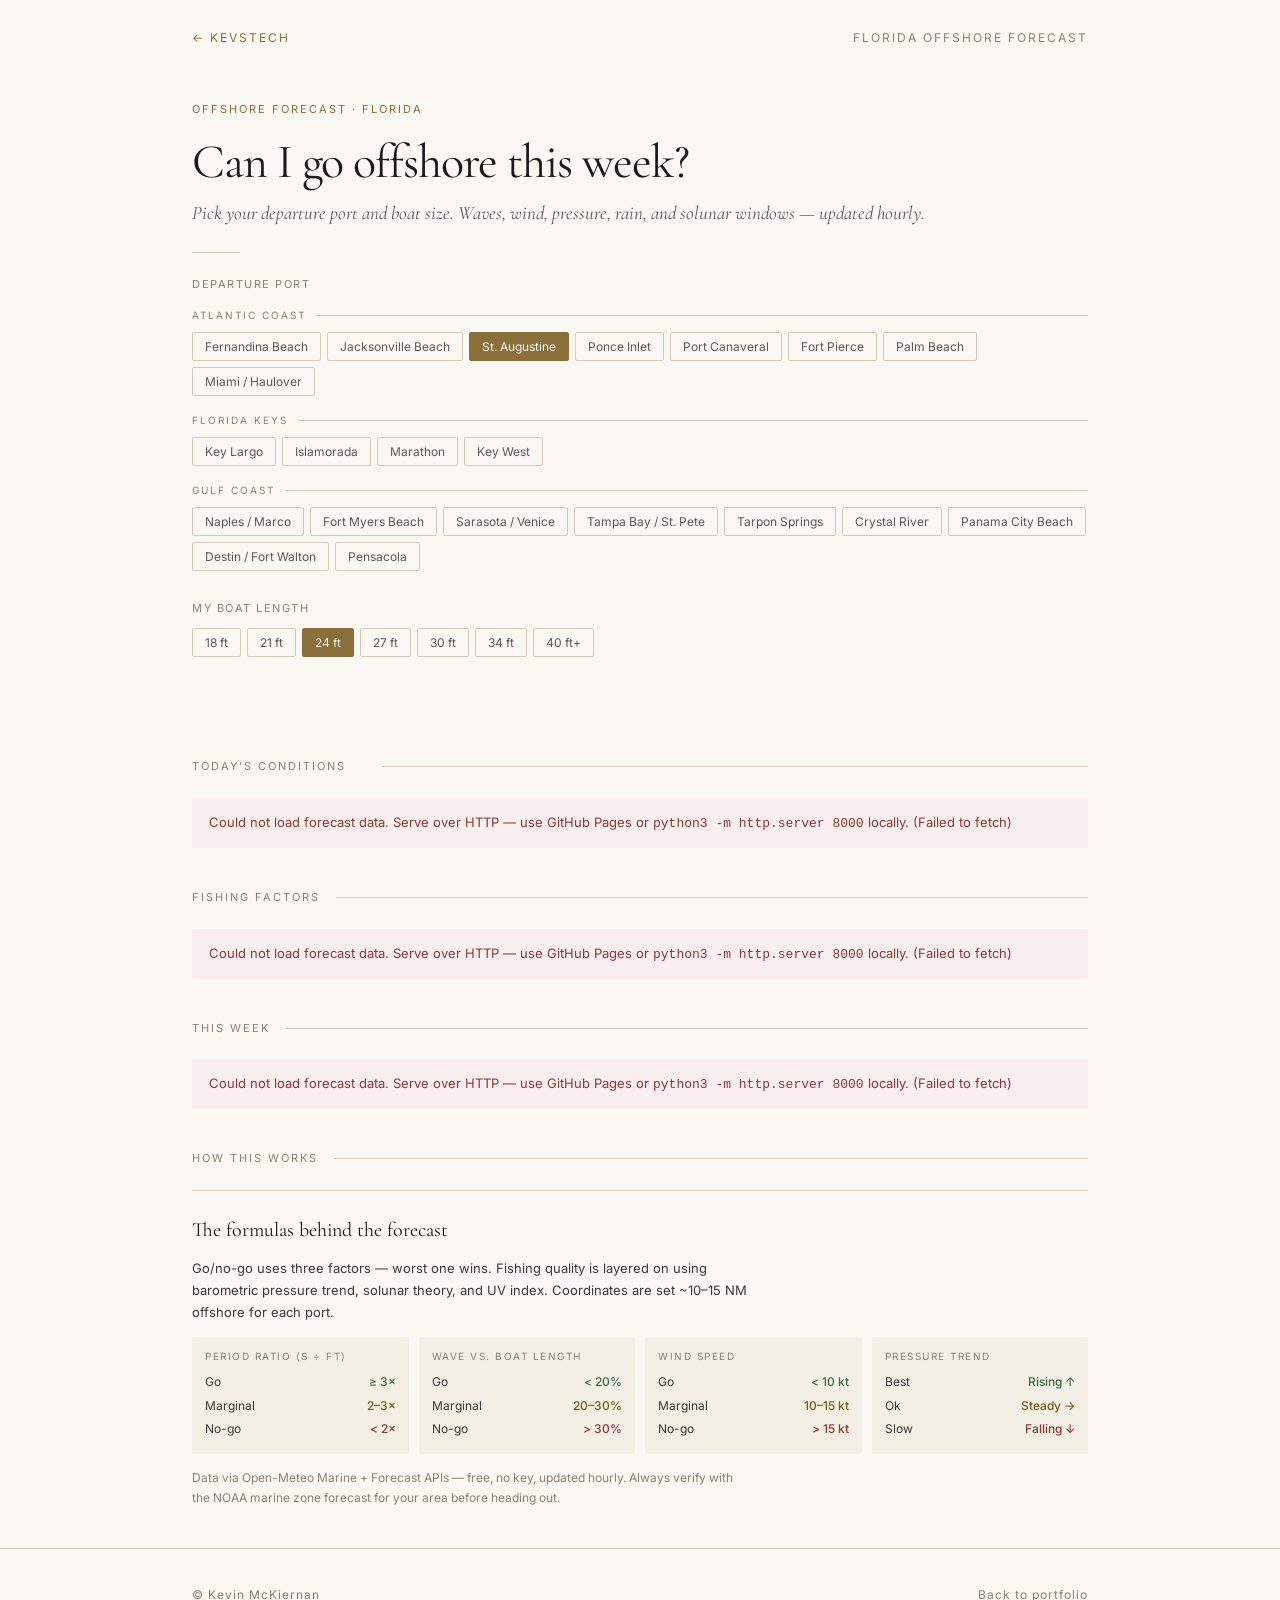
==== offshore.html @ 077f45e9 "Fix hero text width on desktop; sync today week cell with current conditions" ====
<!DOCTYPE html>
<html lang="en">
<head>
<meta charset="utf-8">
<meta name="viewport" content="width=device-width, initial-scale=1, viewport-fit=cover">
<title>Offshore Forecast — Kevstech</title>
<meta name="description" content="Florida offshore fishing forecast — waves, wind, pressure, solunar times, and go/no-go by departure port.">
<link rel="icon" type="image/svg+xml" href="data:image/svg+xml,<svg xmlns='http://www.w3.org/2000/svg' viewBox='0 0 100 100'><path d='M50 5 L90 20 L90 50 C90 72 72 88 50 95 C28 88 10 72 10 50 L10 20 Z' fill='%238a6f3a'/></svg>">
<link rel="preconnect" href="https://fonts.googleapis.com">
<link rel="preconnect" href="https://fonts.gstatic.com" crossorigin>
<link href="https://fonts.googleapis.com/css2?family=Cormorant+Garamond:ital,wght@0,400;0,500;1,400&family=Inter:wght@400;500&display=swap" rel="stylesheet">
<style>
  :root {
    --bg: #faf8f3; --surface: #f3efe4; --ink: #1a1a1a; --ink-soft: #3a3a3a;
    --ink-muted: #5a5a5a; --ink-faint: #8a8275; --rule: #d4ccb8;
    --accent: #8a6f3a; --accent-strong: #6d5628;
    --go: #3a6e47; --go-bg: #eef5f0;
    --marginal: #7a5c1a; --marginal-bg: #fdf5e4;
    --nogo: #8a3a3a; --nogo-bg: #f9eeee;
    --serif: 'Cormorant Garamond', Georgia, serif;
    --sans: 'Inter', ui-sans-serif, system-ui, sans-serif;
  }
  *, *::before, *::after { box-sizing: border-box; }
  html { scroll-behavior: smooth; }
  body { margin: 0; background: var(--bg); color: var(--ink); font-family: var(--sans); font-size: 16px; line-height: 1.7; -webkit-font-smoothing: antialiased; }
  a { color: var(--accent); text-decoration: none; border-bottom: 1px solid var(--accent); padding-bottom: 1px; transition: color .15s, border-color .15s; }
  a:hover { color: var(--accent-strong); border-bottom-color: var(--accent-strong); }
  .wrap { max-width: 960px; margin: 0 auto; padding: 0 32px; }

  .topbar { padding: 28px 0 0; padding-top: max(28px, env(safe-area-inset-top, 28px)); }
  .topbar-inner { display: flex; justify-content: space-between; align-items: center; font-size: 12px; color: var(--ink-faint); letter-spacing: 2px; text-transform: uppercase; }
  .topbar-inner .brand { color: var(--accent); border: none; padding: 0; }

  .hero { padding-top: 52px; padding-bottom: 28px; }
  .eyebrow { font-size: 11px; letter-spacing: 2px; text-transform: uppercase; color: var(--accent); margin-bottom: 18px; }
  .hero h1 { font-family: var(--serif); font-weight: 400; font-size: clamp(32px, 6vw, 48px); line-height: 1.05; letter-spacing: -1px; margin: 0 0 10px; }
  .hero .lede { font-family: var(--serif); font-style: italic; font-size: 19px; color: var(--ink-muted); margin: 0 0 22px; }
  .hero-rule { width: 48px; height: 1px; background: var(--rule); margin: 0 0 22px; }

  /* Location picker */
  .location-picker { margin-bottom: 28px; }
  .location-picker > label { display: block; font-size: 11px; letter-spacing: 1.5px; text-transform: uppercase; color: var(--ink-faint); margin-bottom: 14px; }
  .coast-group { margin-bottom: 16px; }
  .coast-label { font-size: 10px; letter-spacing: 2px; text-transform: uppercase; color: var(--ink-faint); margin-bottom: 8px; display: flex; align-items: center; gap: 10px; }
  .coast-label::after { content: ""; flex: 1; height: 1px; background: var(--rule); }
  .loc-options { display: flex; flex-wrap: wrap; gap: 6px; }
  .loc-btn { font-family: var(--sans); font-size: 12px; padding: 6px 12px; background: transparent; border: 1px solid var(--rule); color: var(--ink-muted); cursor: pointer; transition: all .15s; border-radius: 2px; white-space: nowrap; }
  .loc-btn:hover { border-color: var(--accent); color: var(--accent); }
  .loc-btn.active { background: var(--accent); border-color: var(--accent); color: var(--bg); }

  /* Boat selector */
  .boat-selector { margin-bottom: 32px; }
  .boat-selector label { display: block; font-size: 11px; letter-spacing: 1.5px; text-transform: uppercase; color: var(--ink-faint); margin-bottom: 10px; }
  .boat-options { display: flex; flex-wrap: wrap; gap: 6px; }
  .boat-btn { font-family: var(--sans); font-size: 12px; padding: 6px 12px; background: transparent; border: 1px solid var(--rule); color: var(--ink-muted); cursor: pointer; transition: all .15s; border-radius: 2px; }
  .boat-btn:hover { border-color: var(--accent); color: var(--accent); }
  .boat-btn.active { background: var(--accent); border-color: var(--accent); color: var(--bg); }

  .divider { display: flex; align-items: center; gap: 16px; margin: 40px 0 22px; font-size: 11px; letter-spacing: 2px; text-transform: uppercase; color: var(--ink-faint); }
  .divider::after { content: ""; flex: 1; height: 1px; background: var(--rule); }
  .divider-sub { font-size: 12px; color: var(--ink-faint); margin-left: 4px; font-style: italic; letter-spacing: 0; text-transform: none; }

  .status-block { margin-bottom: 28px; }
  .status-badge { display: inline-flex; align-items: center; gap: 10px; padding: 11px 18px; border-radius: 2px; font-family: var(--serif); font-size: 23px; font-weight: 500; letter-spacing: -0.3px; margin-bottom: 8px; }
  .status-badge .dot { width: 9px; height: 9px; border-radius: 50%; flex-shrink: 0; }
  .status-go { background: var(--go-bg); color: var(--go); } .status-go .dot { background: var(--go); }
  .status-marginal { background: var(--marginal-bg); color: var(--marginal); } .status-marginal .dot { background: var(--marginal); }
  .status-nogo { background: var(--nogo-bg); color: var(--nogo); } .status-nogo .dot { background: var(--nogo); }
  .status-reason { font-size: 13px; color: var(--ink-muted); }

  .cond-grid { display: grid; grid-template-columns: repeat(auto-fit, minmax(125px, 1fr)); gap: 1px; background: var(--rule); border: 1px solid var(--rule); margin-bottom: 8px; }
  .cond-cell { background: var(--bg); padding: 15px 17px; }
  .cond-label { font-size: 10px; letter-spacing: 1.5px; text-transform: uppercase; color: var(--ink-faint); margin-bottom: 4px; }
  .cond-value { font-family: var(--serif); font-size: 25px; font-weight: 400; line-height: 1; color: var(--ink); margin-bottom: 3px; }
  .cond-unit { font-size: 12px; color: var(--ink-muted); }
  .cond-sub { font-size: 11px; color: var(--ink-faint); margin-top: 2px; }

  .factors-grid { display: grid; grid-template-columns: 1fr 1fr; gap: 10px; margin-bottom: 8px; }
  .factor-card { background: var(--surface); padding: 15px 17px; border-radius: 2px; }
  .factor-title { font-size: 10px; letter-spacing: 1.5px; text-transform: uppercase; color: var(--ink-faint); margin-bottom: 7px; }
  .factor-value { font-family: var(--serif); font-size: 20px; font-weight: 400; color: var(--ink); margin-bottom: 3px; line-height: 1.2; }
  .factor-note { font-size: 12px; color: var(--ink-muted); line-height: 1.4; }
  .factor-good { color: var(--go); } .factor-mid { color: var(--marginal); } .factor-bad { color: var(--nogo); }

  .rain-bars { display: flex; align-items: flex-end; gap: 3px; height: 36px; margin: 7px 0 3px; }
  .rain-bar { flex: 1; background: #8aadca; border-radius: 1px 1px 0 0; min-height: 2px; }
  .rain-labels { display: flex; gap: 3px; }
  .rain-label { flex: 1; font-size: 9px; color: var(--ink-faint); text-align: center; }
  .moon-icon { font-size: 24px; line-height: 1; margin-bottom: 3px; }
  .solunar-row { display: flex; gap: 7px; flex-wrap: wrap; margin-top: 7px; }
  .solunar-pill { font-size: 11px; padding: 3px 9px; border-radius: 20px; background: var(--go-bg); color: var(--go); }
  .solunar-pill.minor { background: var(--marginal-bg); color: var(--marginal); }

  .week-strip { display: grid; grid-template-columns: repeat(7, 1fr); gap: 4px; margin-bottom: 6px; }
  .day-cell { text-align: center; padding: 9px 3px; border-radius: 2px; }
  .day-name { font-size: 10px; letter-spacing: 1px; text-transform: uppercase; color: var(--ink-faint); margin-bottom: 5px; }
  .day-status { font-size: 9px; font-weight: 500; letter-spacing: 0.5px; text-transform: uppercase; }
  .day-waves { font-size: 11px; color: var(--ink-muted); margin-top: 4px; line-height: 1.3; }
  .day-rain { font-size: 10px; color: #5a7f9a; margin-top: 2px; }
  .day-go { background: var(--go-bg); } .day-go .day-status { color: var(--go); }
  .day-marginal { background: var(--marginal-bg); } .day-marginal .day-status { color: var(--marginal); }
  .day-nogo { background: var(--nogo-bg); } .day-nogo .day-status { color: var(--nogo); }
  .day-pressure { font-size: 10px; color: var(--ink-faint); margin-top: 3px; }

  .explainer { border-top: 1px solid var(--rule); padding-top: 22px; margin-bottom: 40px; }
  .explainer h3 { font-family: var(--serif); font-weight: 400; font-size: 20px; margin: 0 0 10px; }
  .explainer p { font-size: 13px; color: var(--ink-soft); margin: 0 0 8px; max-width: 560px; }
  .threshold-grid { display: grid; grid-template-columns: repeat(auto-fit, minmax(145px, 1fr)); gap: 10px; margin-top: 14px; }
  .threshold-card { background: var(--surface); padding: 11px 13px; border-radius: 2px; }
  .threshold-title { font-size: 10px; letter-spacing: 1.5px; text-transform: uppercase; color: var(--ink-faint); margin-bottom: 7px; }
  .threshold-row { font-size: 12px; color: var(--ink-soft); margin-bottom: 3px; display: flex; justify-content: space-between; }
  .t-go { color: var(--go); font-weight: 500; } .t-marginal { color: var(--marginal); font-weight: 500; } .t-nogo { color: var(--nogo); font-weight: 500; }

  .loading { font-family: var(--serif); font-style: italic; font-size: 18px; color: var(--ink-muted); padding: 28px 0; }
  .error-msg { font-size: 13px; color: var(--nogo); background: var(--nogo-bg); padding: 13px 17px; border-radius: 2px; }
  .foot-note { font-size: 11px; color: var(--ink-faint); margin-top: 6px; }

  footer { padding: 36px 0 32px; margin-top: 28px; border-top: 1px solid var(--rule); font-size: 12px; color: var(--ink-faint); letter-spacing: 1px; }
  footer .foot-inner { display: flex; justify-content: space-between; flex-wrap: wrap; gap: 16px; }

  @media (max-width: 560px) {
    .wrap { padding: 0 20px; }
    .topbar { padding-top: max(20px, env(safe-area-inset-top, 20px)); }
    .week-strip { grid-template-columns: repeat(4, 1fr); }
    .factors-grid { grid-template-columns: 1fr; }
    .cond-grid { grid-template-columns: 1fr 1fr; }
    .hero { padding-top: 40px; padding-bottom: 24px; }
    footer { padding-bottom: max(32px, env(safe-area-inset-bottom, 32px)); }
  }
  @media (max-width: 380px) { .wrap { padding: 0 16px; } }
</style>
</head>
<body>

<div class="topbar">
  <div class="wrap topbar-inner">
    <a href="index.html" class="brand">← Kevstech</a>
    <span>Florida offshore forecast</span>
  </div>
</div>

<main>
  <section class="hero wrap">
    <div class="eyebrow">Offshore forecast · Florida</div>
    <h1>Can I go offshore this week?</h1>
    <p class="lede">Pick your departure port and boat size. Waves, wind, pressure, rain, and solunar windows — updated hourly.</p>
    <div class="hero-rule"></div>

    <div class="location-picker">
      <label>Departure port</label>

      <div class="coast-group">
        <div class="coast-label">Atlantic coast</div>
        <div class="loc-options" id="atlantic-locs"></div>
      </div>

      <div class="coast-group">
        <div class="coast-label">Florida Keys</div>
        <div class="loc-options" id="keys-locs"></div>
      </div>

      <div class="coast-group">
        <div class="coast-label">Gulf coast</div>
        <div class="loc-options" id="gulf-locs"></div>
      </div>
    </div>

    <div class="boat-selector">
      <label>My boat length</label>
      <div class="boat-options">
        <button class="boat-btn" data-length="18">18 ft</button>
        <button class="boat-btn" data-length="21">21 ft</button>
        <button class="boat-btn active" data-length="24">24 ft</button>
        <button class="boat-btn" data-length="27">27 ft</button>
        <button class="boat-btn" data-length="30">30 ft</button>
        <button class="boat-btn" data-length="34">34 ft</button>
        <button class="boat-btn" data-length="40">40 ft+</button>
      </div>
    </div>
  </section>

  <section class="wrap">
    <div class="divider">Today's conditions <span class="divider-sub" id="active-location-label"></span></div>
    <div id="today-content"><div class="loading">Fetching conditions…</div></div>
  </section>

  <section class="wrap">
    <div class="divider">Fishing factors</div>
    <div id="fishing-content"><div class="loading">Loading fishing data…</div></div>
  </section>

  <section class="wrap">
    <div class="divider">This week</div>
    <div id="week-content"><div class="loading">Loading forecast…</div></div>
    <p class="foot-note" id="updated-at"></p>
  </section>

  <section class="wrap">
    <div class="divider">How this works</div>
    <div class="explainer">
      <h3>The formulas behind the forecast</h3>
      <p>Go/no-go uses three factors — worst one wins. Fishing quality is layered on using barometric pressure trend, solunar theory, and UV index. Coordinates are set ~10–15 NM offshore for each port.</p>
      <div class="threshold-grid">
        <div class="threshold-card">
          <div class="threshold-title">Period ratio (s ÷ ft)</div>
          <div class="threshold-row">Go <span class="t-go">≥ 3×</span></div>
          <div class="threshold-row">Marginal <span class="t-marginal">2–3×</span></div>
          <div class="threshold-row">No-go <span class="t-nogo">&lt; 2×</span></div>
        </div>
        <div class="threshold-card">
          <div class="threshold-title">Wave vs. boat length</div>
          <div class="threshold-row">Go <span class="t-go">&lt; 20%</span></div>
          <div class="threshold-row">Marginal <span class="t-marginal">20–30%</span></div>
          <div class="threshold-row">No-go <span class="t-nogo">&gt; 30%</span></div>
        </div>
        <div class="threshold-card">
          <div class="threshold-title">Wind speed</div>
          <div class="threshold-row">Go <span class="t-go">&lt; 10 kt</span></div>
          <div class="threshold-row">Marginal <span class="t-marginal">10–15 kt</span></div>
          <div class="threshold-row">No-go <span class="t-nogo">&gt; 15 kt</span></div>
        </div>
        <div class="threshold-card">
          <div class="threshold-title">Pressure trend</div>
          <div class="threshold-row">Best <span class="t-go">Rising ↑</span></div>
          <div class="threshold-row">Ok <span class="t-marginal">Steady →</span></div>
          <div class="threshold-row">Slow <span class="t-nogo">Falling ↓</span></div>
        </div>
      </div>
      <p style="margin-top:14px;font-size:12px;color:var(--ink-faint);">Data via Open-Meteo Marine + Forecast APIs — free, no key, updated hourly. Always verify with the NOAA marine zone forecast for your area before heading out.</p>
    </div>
  </section>
</main>

<footer>
  <div class="wrap foot-inner">
    <span>© Kevin McKiernan</span>
    <a href="index.html" style="border:none;color:var(--ink-faint);">Back to portfolio</a>
  </div>
</footer>

<script>
// ── Location data ─────────────────────────────────────────────────────────────
// Coords are set ~10-15 NM offshore of each port
const LOCATIONS = {
  atlantic: [
    { id: 'fernandina',  label: 'Fernandina Beach',      lat: 30.85, lon: -81.20, noaa: 'AMZ410' },
    { id: 'jacksonville',label: 'Jacksonville Beach',     lat: 30.28, lon: -81.20, noaa: 'AMZ420' },
    { id: 'staugustine', label: 'St. Augustine',          lat: 29.85, lon: -81.15, noaa: 'AMZ450' },
    { id: 'daytona',     label: 'Ponce Inlet',            lat: 29.05, lon: -80.85, noaa: 'AMZ530' },
    { id: 'canaveral',   label: 'Port Canaveral',         lat: 28.40, lon: -80.55, noaa: 'AMZ550' },
    { id: 'fortpierce',  label: 'Fort Pierce',            lat: 27.40, lon: -79.90, noaa: 'AMZ610' },
    { id: 'palmbeach',   label: 'Palm Beach',             lat: 26.70, lon: -79.80, noaa: 'AMZ630' },
    { id: 'miami',       label: 'Miami / Haulover',       lat: 25.85, lon: -79.85, noaa: 'AMZ650' },
  ],
  keys: [
    { id: 'keylargo',    label: 'Key Largo',              lat: 25.10, lon: -80.25, noaa: 'GMZ830' },
    { id: 'islamorada',  label: 'Islamorada',             lat: 24.85, lon: -80.60, noaa: 'GMZ830' },
    { id: 'marathon',    label: 'Marathon',               lat: 24.60, lon: -81.10, noaa: 'GMZ830' },
    { id: 'keywest',     label: 'Key West',               lat: 24.45, lon: -81.95, noaa: 'GMZ830' },
  ],
  gulf: [
    { id: 'naples',      label: 'Naples / Marco',         lat: 25.85, lon: -82.00, noaa: 'GMZ750' },
    { id: 'fortmyers',   label: 'Fort Myers Beach',       lat: 26.40, lon: -82.40, noaa: 'GMZ730' },
    { id: 'sarasota',    label: 'Sarasota / Venice',      lat: 27.00, lon: -82.90, noaa: 'GMZ656' },
    { id: 'tampa',       label: 'Tampa Bay / St. Pete',   lat: 27.55, lon: -82.95, noaa: 'GMZ636' },
    { id: 'tarpon',      label: 'Tarpon Springs',         lat: 28.20, lon: -83.10, noaa: 'GMZ632' },
    { id: 'crystal',     label: 'Crystal River',          lat: 28.80, lon: -83.30, noaa: 'GMZ530' },
    { id: 'panamacity',  label: 'Panama City Beach',      lat: 30.05, lon: -85.95, noaa: 'GMZ435' },
    { id: 'destin',      label: 'Destin / Fort Walton',   lat: 30.30, lon: -86.50, noaa: 'GMZ432' },
    { id: 'pensacola',   label: 'Pensacola',              lat: 30.10, lon: -87.40, noaa: 'GMZ430' },
  ],
};

// State
let activeLoc  = LOCATIONS.atlantic.find(l => l.id === 'staugustine');
let boatLength = 24;
let marineData = null, weatherData = null;

// ── Utilities ─────────────────────────────────────────────────────────────────
const mToFt    = m => m * 3.28084;
const mpsToKt  = m => m * 1.94384;
const deg2comp = d => ['N','NNE','NE','ENE','E','ESE','SE','SSE','S','SSW','SW','WSW','W','WNW','NW','NNW'][Math.round(d/22.5)%16];
const DAYS     = ['Sun','Mon','Tue','Wed','Thu','Fri','Sat'];

function classify(waveFt, period, windKt) {
  const pr = period / waveFt, lp = waveFt / boatLength;
  let score = 'go', reasons = [];
  if      (pr < 2)    { score = 'nogo';                       reasons.push(`very short period (${pr.toFixed(1)}×)`); }
  else if (pr < 3)    { if (score!=='nogo') score='marginal'; reasons.push(`short period (${pr.toFixed(1)}×)`); }
  if      (lp > 0.30) { score = 'nogo';                       reasons.push(`waves ${Math.round(lp*100)}% of LOA`); }
  else if (lp > 0.20) { if (score!=='nogo') score='marginal'; reasons.push(`waves ${Math.round(lp*100)}% of LOA`); }
  if      (windKt>15) { score = 'nogo';                       reasons.push(`wind ${windKt.toFixed(0)} kt`); }
  else if (windKt>10) { if (score!=='nogo') score='marginal'; reasons.push(`wind ${windKt.toFixed(0)} kt`); }
  return { score, reasons };
}
const statusLabel = s => ({go:'Go',marginal:'Marginal',nogo:'No-go'}[s]);

// ── Moon ──────────────────────────────────────────────────────────────────────
function moonPhase(date) {
  const cycle = 29.53058867;
  const phase = (((date - new Date('2000-01-06T18:14:00Z')) / 86400000 % cycle) + cycle) % cycle;
  const idx   = Math.floor(phase / cycle * 12);
  return {
    icon: ['🌑','🌒','🌒','🌓','🌔','🌔','🌕','🌖','🌖','🌗','🌘','🌘'][idx],
    name: ['New moon','Waxing crescent','Waxing crescent','First quarter','Waxing gibbous','Waxing gibbous','Full moon','Waning gibbous','Waning gibbous','Last quarter','Waning crescent','Waning crescent'][idx],
    pct: Math.round(phase/cycle*100), phase
  };
}

function solunarTimes(date) {
  const { phase } = moonPhase(date);
  const lunation  = (phase / 29.53058867) * 24;
  const mh1 = ((12 - lunation*(24/29.53)) % 24 + 24) % 24;
  const fmt = h => { const hh=Math.floor(h),mm=Math.round((h-hh)*60)%60,ap=hh>=12?'pm':'am'; return `${hh===0?12:hh>12?hh-12:hh}:${mm.toString().padStart(2,'0')} ${ap}`; };
  return [
    {time:fmt(mh1),          type:'major', label:'Major bite'},
    {time:fmt((mh1+12.4)%24),type:'major', label:'Major bite'},
    {time:fmt((mh1+6.2)%24), type:'minor', label:'Minor bite'},
    {time:fmt((mh1+18.6)%24),type:'minor', label:'Minor bite'},
  ];
}

function sunTimes(date, lat, lon) {
  const rad=Math.PI/180, n=Math.floor((date-new Date(date.getFullYear(),0,0))/86400000);
  const J=2451545+n+0.0008-lon/360;
  const M=(357.5291+0.98560028*(J-2451545))%360*rad;
  const C=1.9148*Math.sin(M)+0.02*Math.sin(2*M)+0.0003*Math.sin(3*M);
  const lam=((280.4665+0.98564736*(J-2451545)+C+180)%360)*rad;
  const sinD=Math.sin(lam)*Math.sin(23.45*rad);
  const cosH=(Math.sin(-0.8333*rad)-Math.sin(lat*rad)*sinD)/(Math.cos(lat*rad)*Math.cos(Math.asin(sinD)));
  if (Math.abs(cosH)>1) return {rise:'--',set:'--'};
  const H=Math.acos(cosH)/rad;
  const tr=(180-lon-(Math.atan2(Math.sin(lam),Math.cos(lam)*Math.sin(23.45*rad))/rad))/360+J;
  const toT=jd=>{const hrs=((jd+0.5)%1)*24,h=Math.floor(hrs)%24,m=Math.round((hrs-Math.floor(hrs))*60)%60;return `${h===0?12:h>12?h-12:h}:${m.toString().padStart(2,'0')} ${h>=12?'pm':'am'}`;};
  return {rise:toT(tr-H/360),set:toT(tr+H/360)};
}

function pressureTrend(pressures, hi) {
  const diff = pressures[hi] - pressures[Math.max(0,hi-3)];
  if (diff> 1.5) return {label:'Rising', arrow:'↑',cls:'factor-good',note:'Best time to fish — active bite window'};
  if (diff<-1.5) return {label:'Falling',arrow:'↓',cls:'factor-bad', note:'Fish diving deeper, slower bite'};
  return              {label:'Steady', arrow:'→',cls:'factor-mid', note:'Stable conditions, moderate activity'};
}
const uvNote = uv => uv<3 ? {note:'Low UV — fish active near surface',cls:'factor-good'} : uv<6 ? {note:'Moderate UV — fish moving a bit deeper',cls:'factor-mid'} : {note:'High UV — target dawn/dusk, fish are deep',cls:'factor-bad'};

function findHourIdx(times) {
  const now=new Date(); let ci=0,md=Infinity;
  times.forEach((t,i)=>{const d=Math.abs(new Date(t)-now);if(d<md){md=d;ci=i;}});
  return ci;
}

// ── Render ────────────────────────────────────────────────────────────────────
function renderToday(hi) {
  const wh=weatherData.hourly, mh=marineData.hourly;
  const waveFt=mToFt(mh.wave_height[hi]), period=mh.wave_period[hi], wavDir=mh.wave_direction[hi];
  const windKt=mpsToKt(wh.windspeed_10m[hi]), windDir=wh.winddirection_10m[hi], gustKt=mpsToKt(wh.windgusts_10m[hi]);
  const sst=mh.sea_surface_temperature?.[hi], sstF=sst!=null?(sst*9/5+32).toFixed(1):null;
  const {score,reasons}=classify(waveFt,period,windKt);
  document.getElementById('active-location-label').textContent = activeLoc.label;
  const scoreDesc = {
    go:       'All conditions favorable for your boat size.',
    marginal: 'Conditions are borderline — passable but use caution.',
    nogo:     'Conditions exceed safe limits for your boat size.'
  };
  const windArrow = `<svg width="13" height="13" viewBox="0 0 14 14" style="transform:rotate(${windDir}deg);vertical-align:-1px;margin-right:3px;"><path d="M7 1 L4 11 L7 8.5 L10 11 Z" fill="currentColor"/></svg>`;
  document.getElementById('today-content').innerHTML=`
    <div class="status-block">
      <div class="status-badge status-${score}"><span class="dot"></span>${statusLabel(score)}</div>
      <div class="status-reason">${scoreDesc[score]}${reasons.length?' Flagged: '+reasons.join(', ').replace(/\(.*?\)/g,'').trim()+'.':''}</div>
    </div>
    <div class="cond-grid">
      <div class="cond-cell"><div class="cond-label">Wave height</div><div class="cond-value">${waveFt.toFixed(1)}</div><div class="cond-unit">feet</div></div>
      <div class="cond-cell"><div class="cond-label">Wave period</div><div class="cond-value">${period.toFixed(0)}</div><div class="cond-unit">seconds</div><div class="cond-sub">ratio ${(period/waveFt).toFixed(1)}×</div></div>
      <div class="cond-cell"><div class="cond-label">Swell direction</div><div class="cond-value">${deg2comp(wavDir)}</div><div class="cond-unit">${wavDir.toFixed(0)}°</div></div>
      <div class="cond-cell"><div class="cond-label">Wind</div><div class="cond-value">${windKt.toFixed(0)} kt</div><div class="cond-unit">${windArrow}from ${deg2comp(windDir)}</div><div class="cond-sub">gusts ${gustKt.toFixed(0)} kt</div></div>
      ${sstF?`<div class="cond-cell"><div class="cond-label">Sea surface temp</div><div class="cond-value">${sstF}°</div><div class="cond-unit">Fahrenheit</div></div>`:''}
    </div>`;
}

function renderFishing(hi) {
  const wh=weatherData.hourly, now=new Date();
  const moon=moonPhase(now), sun=sunTimes(now,activeLoc.lat,activeLoc.lon), sol=solunarTimes(now);
  const trend=pressureTrend(wh.surface_pressure,hi);
  const pressInHg=(wh.surface_pressure[hi]*0.02953).toFixed(2);
  const uv=wh.uv_index?.[hi]??null, uvI=uv!=null?uvNote(uv):null;
  const precip=wh.precipitation_probability[hi]??0, precipAmt=wh.precipitation[hi]??0;
  const rainSlice=Array.from({length:8},(_,i)=>({pct:wh.precipitation_probability[Math.min(hi+i,wh.precipitation_probability.length-1)]??0,label:`+${i}h`}));
  const maxP=Math.max(...rainSlice.map(r=>r.pct),1);
  const bars=rainSlice.map(r=>`<div class="rain-bar" style="height:${Math.round(r.pct/maxP*32)+2}px;opacity:${(0.35+r.pct/100*0.65).toFixed(2)};"></div>`).join('');
  const lbls=rainSlice.map(r=>`<div class="rain-label">${r.label}</div>`).join('');
  const pills=sol.map(s=>`<span class="solunar-pill ${s.type==='minor'?'minor':''}">${s.label} ${s.time}</span>`).join('');
  document.getElementById('fishing-content').innerHTML=`
    <div class="factors-grid">
      <div class="factor-card">
        <div class="factor-title">Barometric pressure</div>
        <div class="factor-value">${pressInHg} inHg ${trend.arrow}</div>
        <div class="factor-note"><span class="${trend.cls}">${trend.label}</span> — ${trend.note}</div>
      </div>
      <div class="factor-card">
        <div class="factor-title">Rainfall next 8 hours</div>
        <div class="factor-value" style="font-size:17px;">${precip}% chance</div>
        <div class="rain-bars">${bars}</div>
        <div class="rain-labels">${lbls}</div>
        <div class="factor-note" style="margin-top:4px;">${precipAmt>0.1?precipAmt.toFixed(1)+' mm expected':'No precipitation expected'}</div>
      </div>
      <div class="factor-card">
        <div class="factor-title">Moon phase</div>
        <div class="moon-icon">${moon.icon}</div>
        <div class="factor-value" style="font-size:14px;">${moon.name}</div>
        <div class="factor-note">~${moon.pct}% illuminated</div>
      </div>
      <div class="factor-card">
        <div class="factor-title">Sun · ${activeLoc.label}</div>
        <div class="factor-value" style="font-size:14px;line-height:1.7;">↑ ${sun.rise}<br>↓ ${sun.set}</div>
        <div class="factor-note">Prime windows at dawn and dusk</div>
      </div>
      ${uvI?`<div class="factor-card"><div class="factor-title">UV index</div><div class="factor-value">${Math.round(uv)}</div><div class="factor-note"><span class="${uvI.cls}">${uvI.note}</span></div></div>`:''}
      <div class="factor-card" style="${uvI?'':'grid-column:span 2;'}">
        <div class="factor-title">Solunar bite windows</div>
        <div class="solunar-row">${pills}</div>
        <div class="factor-note" style="margin-top:9px;">Major = peak feeding · Minor = secondary window</div>
      </div>
    </div>`;
}

function renderWeek() {
  const times=marineData.hourly.time, seen=new Set(), days=[];
  times.forEach((t,i)=>{const d=new Date(t),ds=d.toISOString().slice(0,10);if(!seen.has(ds)&&d.getUTCHours()===12){seen.add(ds);days.push(i);}});
  const hi=findHourIdx(times);
  const todayUTCDate=new Date().toISOString().slice(0,10);
  const cells=days.slice(0,7).map(i=>{
    const d=new Date(times[i]);
    const isToday=d.toISOString().slice(0,10)===todayUTCDate;
    const idx=isToday?hi:i;
    const waveFt=mToFt(marineData.hourly.wave_height[idx]), period=marineData.hourly.wave_period[idx];
    const windKt=mpsToKt(weatherData.hourly.windspeed_10m[idx]), rain=weatherData.hourly.precipitation_probability[idx]??0;
    const {score}=classify(waveFt,period,windKt);
    const pTrend=pressureTrend(weatherData.hourly.surface_pressure,idx);
    return `<div class="day-cell day-${score}"><div class="day-name">${DAYS[d.getUTCDay()]}${isToday?' <span style="font-size:8px;opacity:.7">now</span>':''}</div><div class="day-status">${statusLabel(score)}</div><div class="day-waves">${waveFt.toFixed(1)} ft<br>${period.toFixed(0)}s</div><div class="day-rain">${rain}% rain</div><div class="day-pressure">${pTrend.arrow} ${pTrend.label}</div></div>`;
  }).join('');
  document.getElementById('week-content').innerHTML=`<div class="week-strip">${cells}</div>`;
  document.getElementById('updated-at').textContent=`Updated ${new Date().toLocaleTimeString([],{hour:'2-digit',minute:'2-digit'})} · Open-Meteo · coords ${activeLoc.lat}°N ${Math.abs(activeLoc.lon)}°W`;
}

function render() {
  if (!marineData||!weatherData) return;
  const hi=findHourIdx(marineData.hourly.time);
  renderToday(hi); renderFishing(hi); renderWeek();
}

// ── Cache ─────────────────────────────────────────────────────────────────────
const CACHE_TTL = 30 * 60 * 1000;
function cacheKey(lat, lon) { return `offshore_${lat}_${lon}`; }
function cacheGet(lat, lon) {
  try {
    const raw = localStorage.getItem(cacheKey(lat, lon));
    if (!raw) return null;
    const { ts, marine, weather } = JSON.parse(raw);
    if (Date.now() - ts > CACHE_TTL) return null;
    return { marine, weather };
  } catch { return null; }
}
function cacheSet(lat, lon, marine, weather) {
  try { localStorage.setItem(cacheKey(lat, lon), JSON.stringify({ ts: Date.now(), marine, weather })); } catch {}
}

// ── Fetch ─────────────────────────────────────────────────────────────────────
async function fetchData() {
  ['today-content','fishing-content','week-content'].forEach(id=>{
    document.getElementById(id).innerHTML='<div class="loading">Fetching conditions…</div>';
  });
  marineData=null; weatherData=null;
  const {lat,lon}=activeLoc;
  const cached = cacheGet(lat, lon);
  if (cached) { marineData=cached.marine; weatherData=cached.weather; render(); return; }
  try {
    const [mRes,wRes]=await Promise.all([
      fetch(`https://marine-api.open-meteo.com/v1/marine?latitude=${lat}&longitude=${lon}&hourly=wave_height,wave_period,wave_direction,sea_surface_temperature&forecast_days=7&timezone=America%2FNew_York`),
      fetch(`https://api.open-meteo.com/v1/forecast?latitude=${lat}&longitude=${lon}&hourly=windspeed_10m,winddirection_10m,windgusts_10m,surface_pressure,precipitation_probability,precipitation,uv_index&forecast_days=7&timezone=America%2FNew_York&wind_speed_unit=ms`)
    ]);
    if (!mRes.ok||!wRes.ok) throw new Error(`HTTP ${mRes.status}/${wRes.status}`);
    marineData=await mRes.json(); weatherData=await wRes.json();
    cacheSet(lat, lon, marineData, weatherData);
    render();
  } catch(e) {
    ['today-content','fishing-content','week-content'].forEach(id=>{
      document.getElementById(id).innerHTML=`<div class="error-msg">Could not load forecast data. Serve over HTTP — use GitHub Pages or <code>python3 -m http.server 8000</code> locally. (${e.message})</div>`;
    });
  }
}

// ── Build location buttons ────────────────────────────────────────────────────
function buildLocButtons() {
  Object.entries(LOCATIONS).forEach(([coast, locs]) => {
    const container = document.getElementById(`${coast}-locs`);
    locs.forEach(loc => {
      const btn = document.createElement('button');
      btn.className = 'loc-btn' + (loc.id === activeLoc.id ? ' active' : '');
      btn.textContent = loc.label;
      btn.addEventListener('click', () => {
        document.querySelectorAll('.loc-btn').forEach(b=>b.classList.remove('active'));
        btn.classList.add('active');
        activeLoc = loc;
        fetchData();
      });
      container.appendChild(btn);
    });
  });
}

// ── Boat buttons ──────────────────────────────────────────────────────────────
document.querySelectorAll('.boat-btn').forEach(btn=>{
  btn.addEventListener('click',()=>{
    document.querySelectorAll('.boat-btn').forEach(b=>b.classList.remove('active'));
    btn.classList.add('active');
    boatLength=parseInt(btn.dataset.length);
    render();
  });
});

buildLocButtons();
fetchData();
</script>
</body>
</html>
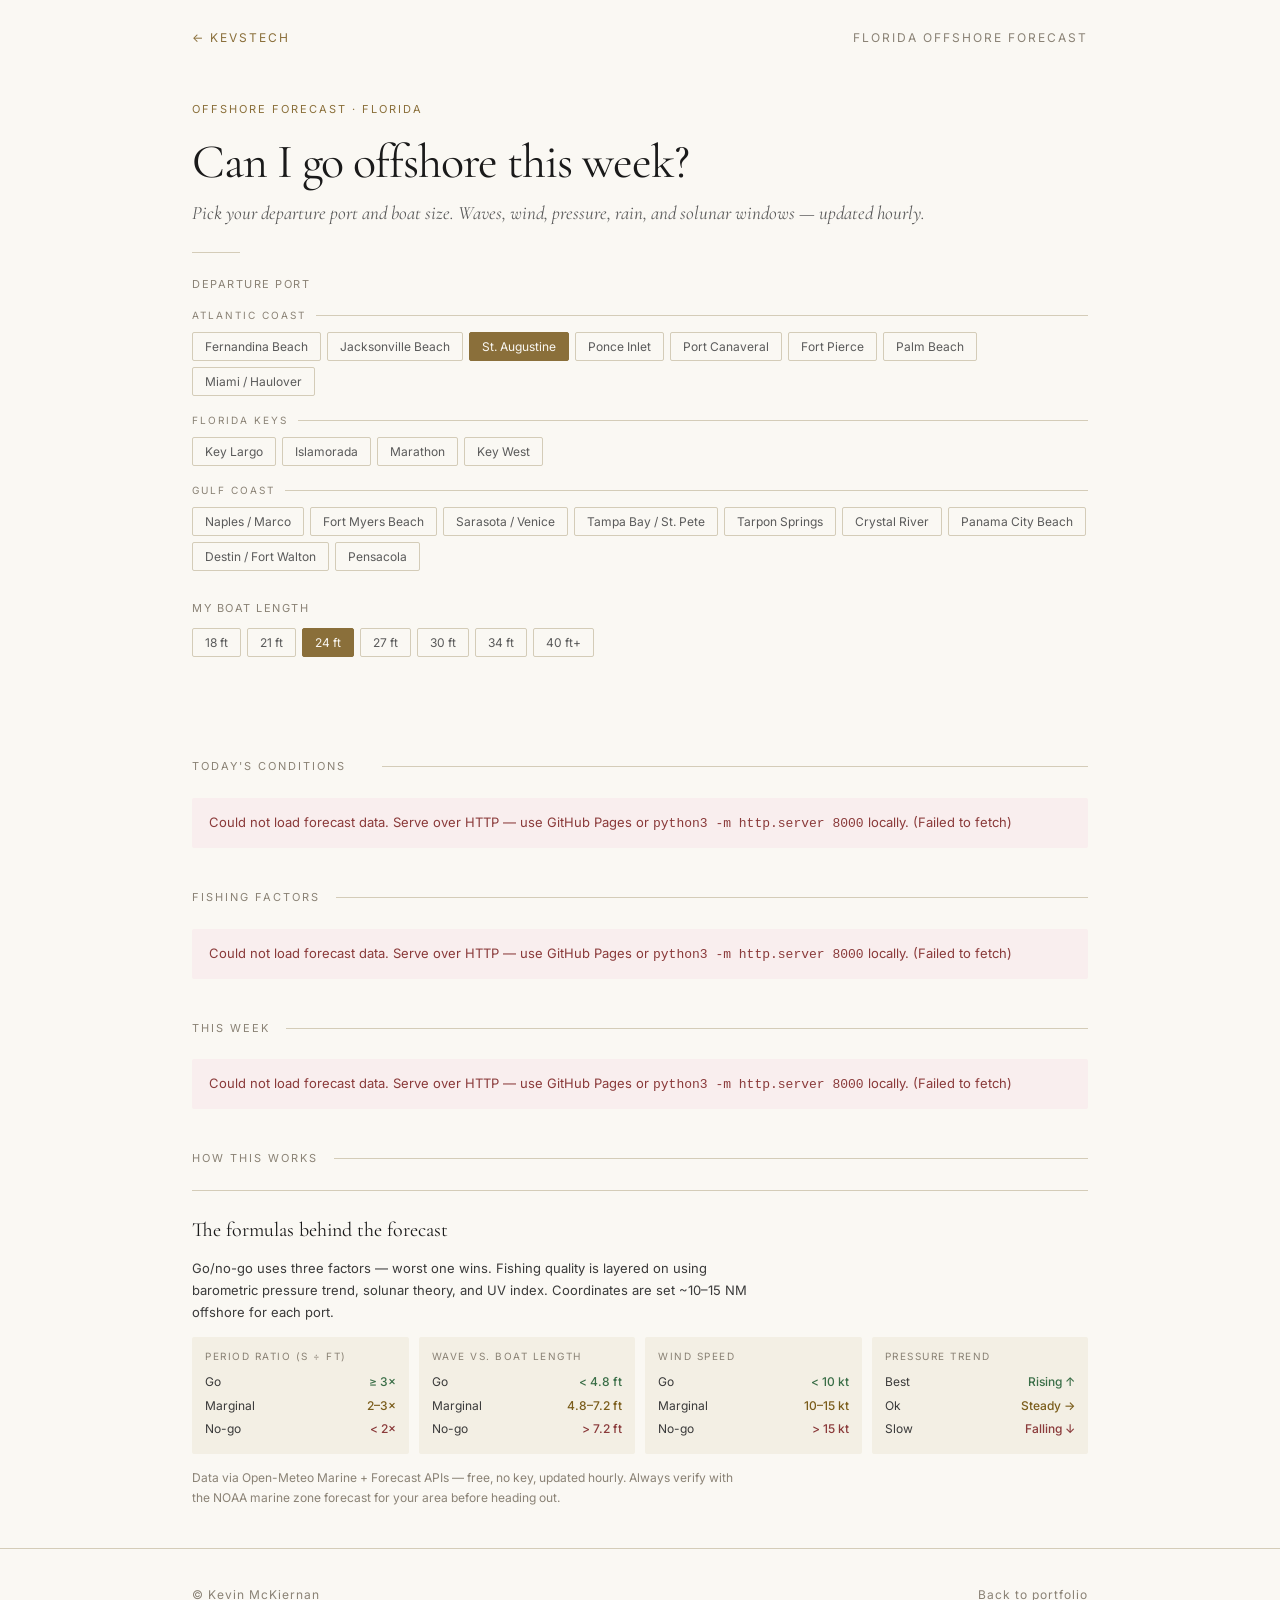
==== commit f190b998: "Boat size now scales wind and wave thresholds; threshold cards update live" ====
--- a/offshore.html
+++ b/offshore.html
@@ -207,17 +207,17 @@
           <div class="threshold-row">Marginal <span class="t-marginal">2–3×</span></div>
           <div class="threshold-row">No-go <span class="t-nogo">&lt; 2×</span></div>
         </div>
-        <div class="threshold-card">
+        <div class="threshold-card" id="thresh-wave">
           <div class="threshold-title">Wave vs. boat length</div>
-          <div class="threshold-row">Go <span class="t-go">&lt; 20%</span></div>
-          <div class="threshold-row">Marginal <span class="t-marginal">20–30%</span></div>
-          <div class="threshold-row">No-go <span class="t-nogo">&gt; 30%</span></div>
+          <div class="threshold-row">Go <span class="t-go" id="t-wave-go"></span></div>
+          <div class="threshold-row">Marginal <span class="t-marginal" id="t-wave-marg"></span></div>
+          <div class="threshold-row">No-go <span class="t-nogo" id="t-wave-nogo"></span></div>
         </div>
-        <div class="threshold-card">
+        <div class="threshold-card" id="thresh-wind">
           <div class="threshold-title">Wind speed</div>
-          <div class="threshold-row">Go <span class="t-go">&lt; 10 kt</span></div>
-          <div class="threshold-row">Marginal <span class="t-marginal">10–15 kt</span></div>
-          <div class="threshold-row">No-go <span class="t-nogo">&gt; 15 kt</span></div>
+          <div class="threshold-row">Go <span class="t-go" id="t-wind-go"></span></div>
+          <div class="threshold-row">Marginal <span class="t-marginal" id="t-wind-marg"></span></div>
+          <div class="threshold-row">No-go <span class="t-nogo" id="t-wind-nogo"></span></div>
         </div>
         <div class="threshold-card">
           <div class="threshold-title">Pressure trend</div>
@@ -282,18 +282,40 @@
 const deg2comp = d => ['N','NNE','NE','ENE','E','ESE','SE','SSE','S','SSW','SW','WSW','W','WNW','NW','NNW'][Math.round(d/22.5)%16];
 const DAYS     = ['Sun','Mon','Tue','Wed','Thu','Fri','Sat'];
 
+function getThresholds(len) {
+  if (len <= 19) return { wMarg:  8, wNogo: 12, hMarg: 0.16, hNogo: 0.24 };
+  if (len <= 23) return { wMarg:  9, wNogo: 13, hMarg: 0.18, hNogo: 0.27 };
+  if (len <= 26) return { wMarg: 10, wNogo: 15, hMarg: 0.20, hNogo: 0.30 };
+  if (len <= 29) return { wMarg: 12, wNogo: 17, hMarg: 0.22, hNogo: 0.33 };
+  if (len <= 35) return { wMarg: 13, wNogo: 19, hMarg: 0.25, hNogo: 0.36 };
+  return               { wMarg: 15, wNogo: 22, hMarg: 0.28, hNogo: 0.40 };
+}
+
 function classify(waveFt, period, windKt) {
   const pr = period / waveFt, lp = waveFt / boatLength;
+  const { wMarg, wNogo, hMarg, hNogo } = getThresholds(boatLength);
   let score = 'go', reasons = [];
-  if      (pr < 2)    { score = 'nogo';                       reasons.push(`very short period (${pr.toFixed(1)}×)`); }
-  else if (pr < 3)    { if (score!=='nogo') score='marginal'; reasons.push(`short period (${pr.toFixed(1)}×)`); }
-  if      (lp > 0.30) { score = 'nogo';                       reasons.push(`waves ${Math.round(lp*100)}% of LOA`); }
-  else if (lp > 0.20) { if (score!=='nogo') score='marginal'; reasons.push(`waves ${Math.round(lp*100)}% of LOA`); }
-  if      (windKt>15) { score = 'nogo';                       reasons.push(`wind ${windKt.toFixed(0)} kt`); }
-  else if (windKt>10) { if (score!=='nogo') score='marginal'; reasons.push(`wind ${windKt.toFixed(0)} kt`); }
+  if      (pr < 2)      { score = 'nogo';                        reasons.push(`very short period (${pr.toFixed(1)}×)`); }
+  else if (pr < 3)      { if (score!=='nogo') score='marginal';  reasons.push(`short period (${pr.toFixed(1)}×)`); }
+  if      (lp > hNogo)  { score = 'nogo';                        reasons.push(`waves too large for your boat`); }
+  else if (lp > hMarg)  { if (score!=='nogo') score='marginal';  reasons.push(`waves borderline for your boat`); }
+  if      (windKt>wNogo){ score = 'nogo';                        reasons.push(`wind ${windKt.toFixed(0)} kt`); }
+  else if (windKt>wMarg){ if (score!=='nogo') score='marginal';  reasons.push(`wind ${windKt.toFixed(0)} kt`); }
   return { score, reasons };
 }
 const statusLabel = s => ({go:'Go',marginal:'Marginal',nogo:'No-go'}[s]);
+
+function updateThresholdCards() {
+  const { wMarg, wNogo, hMarg, hNogo } = getThresholds(boatLength);
+  const waveGo = (boatLength * hMarg).toFixed(1);
+  const waveMarg = (boatLength * hNogo).toFixed(1);
+  document.getElementById('t-wave-go').textContent   = `< ${waveGo} ft`;
+  document.getElementById('t-wave-marg').textContent = `${waveGo}–${waveMarg} ft`;
+  document.getElementById('t-wave-nogo').textContent = `> ${waveMarg} ft`;
+  document.getElementById('t-wind-go').textContent   = `< ${wMarg} kt`;
+  document.getElementById('t-wind-marg').textContent = `${wMarg}–${wNogo} kt`;
+  document.getElementById('t-wind-nogo').textContent = `> ${wNogo} kt`;
+}
 
 // ── Moon ──────────────────────────────────────────────────────────────────────
 function moonPhase(date) {
@@ -433,10 +455,11 @@
     const isToday=d.toISOString().slice(0,10)===todayUTCDate;
     const idx=isToday?hi:i;
     const waveFt=mToFt(marineData.hourly.wave_height[idx]), period=marineData.hourly.wave_period[idx];
-    const windKt=mpsToKt(weatherData.hourly.windspeed_10m[idx]), rain=weatherData.hourly.precipitation_probability[idx]??0;
+    const windKt=mpsToKt(weatherData.hourly.windspeed_10m[idx]), windDir=weatherData.hourly.winddirection_10m[idx], gustKt=mpsToKt(weatherData.hourly.windgusts_10m[idx]), rain=weatherData.hourly.precipitation_probability[idx]??0;
     const {score}=classify(waveFt,period,windKt);
     const pTrend=pressureTrend(weatherData.hourly.surface_pressure,idx);
-    return `<div class="day-cell day-${score}"><div class="day-name">${DAYS[d.getUTCDay()]}${isToday?' <span style="font-size:8px;opacity:.7">now</span>':''}</div><div class="day-status">${statusLabel(score)}</div><div class="day-waves">${waveFt.toFixed(1)} ft<br>${period.toFixed(0)}s</div><div class="day-rain">${rain}% rain</div><div class="day-pressure">${pTrend.arrow} ${pTrend.label}</div></div>`;
+    const wArrow=`<svg width="10" height="10" viewBox="0 0 14 14" style="transform:rotate(${windDir}deg);vertical-align:-1px;"><path d="M7 1 L4 11 L7 8.5 L10 11 Z" fill="currentColor"/></svg>`;
+    return `<div class="day-cell day-${score}"><div class="day-name">${DAYS[d.getUTCDay()]}${isToday?' <span style="font-size:8px;opacity:.7">now</span>':''}</div><div class="day-status">${statusLabel(score)}</div><div class="day-waves">${waveFt.toFixed(1)} ft<br>${period.toFixed(0)}s</div><div class="day-rain">${wArrow} ${windKt.toFixed(0)} kt</div><div class="day-pressure">${pTrend.arrow} ${pTrend.label}</div></div>`;
   }).join('');
   document.getElementById('week-content').innerHTML=`<div class="week-strip">${cells}</div>`;
   document.getElementById('updated-at').textContent=`Updated ${new Date().toLocaleTimeString([],{hour:'2-digit',minute:'2-digit'})} · Open-Meteo · coords ${activeLoc.lat}°N ${Math.abs(activeLoc.lon)}°W`;
@@ -514,11 +537,13 @@
     document.querySelectorAll('.boat-btn').forEach(b=>b.classList.remove('active'));
     btn.classList.add('active');
     boatLength=parseInt(btn.dataset.length);
+    updateThresholdCards();
     render();
   });
 });
 
 buildLocButtons();
+updateThresholdCards();
 fetchData();
 </script>
 </body>
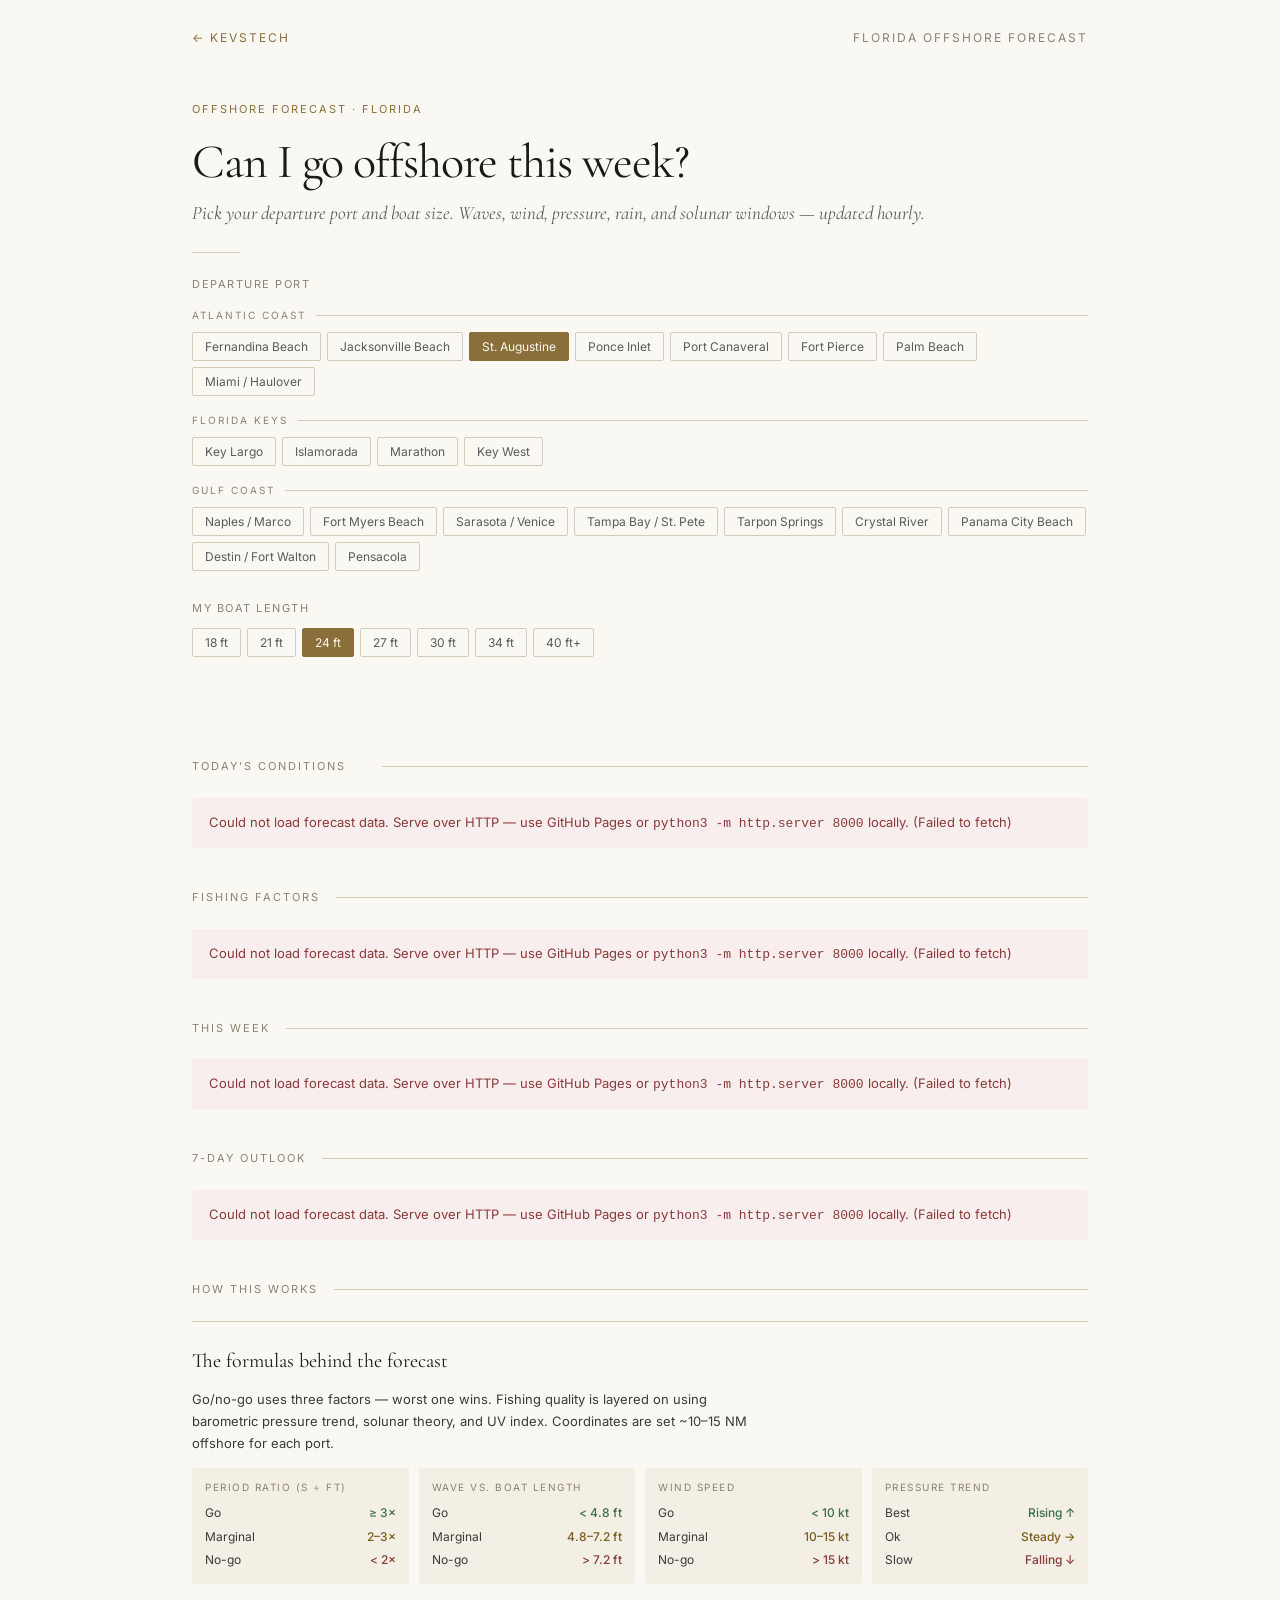
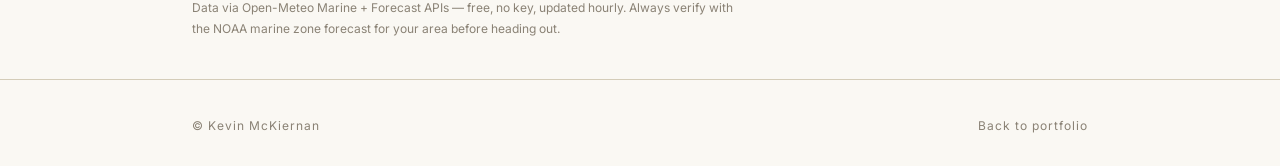
==== commit 683ad7e7: "Add 7-day tide/weather outlook, feeding windows, and temperature forecast - fetchTides now fetches 7" ====
--- a/offshore.html
+++ b/offshore.html
@@ -77,15 +77,19 @@
 
   .factors-grid { display: grid; grid-template-columns: 1fr 1fr; gap: 10px; margin-bottom: 8px; }
   .factor-card { background: var(--surface); padding: 15px 17px; border-radius: 2px; }
+  .tide-row { font-size: 13px; color: var(--ink-soft); line-height: 1.9; }
   .factor-title { font-size: 10px; letter-spacing: 1.5px; text-transform: uppercase; color: var(--ink-faint); margin-bottom: 7px; }
   .factor-value { font-family: var(--serif); font-size: 20px; font-weight: 400; color: var(--ink); margin-bottom: 3px; line-height: 1.2; }
   .factor-note { font-size: 12px; color: var(--ink-muted); line-height: 1.4; }
   .factor-good { color: var(--go); } .factor-mid { color: var(--marginal); } .factor-bad { color: var(--nogo); }
 
-  .rain-bars { display: flex; align-items: flex-end; gap: 3px; height: 36px; margin: 7px 0 3px; }
-  .rain-bar { flex: 1; background: #8aadca; border-radius: 1px 1px 0 0; min-height: 2px; }
-  .rain-labels { display: flex; gap: 3px; }
-  .rain-label { flex: 1; font-size: 9px; color: var(--ink-faint); text-align: center; }
+  .rain-chart { margin: 8px 0 4px; }
+  .wave-strip { display: flex; overflow-x: auto; gap: 3px; margin-top: 14px; padding-bottom: 4px; -webkit-overflow-scrolling: touch; }
+  .wave-hour { flex: 0 0 58px; text-align: center; padding: 7px 3px; border-radius: 2px; }
+  .wave-hour-time { font-size: 9px; letter-spacing: 0.5px; color: var(--ink-faint); margin-bottom: 3px; }
+  .wave-hour-ht { font-family: var(--serif); font-size: 15px; line-height: 1.1; margin-bottom: 1px; }
+  .wave-hour-per { font-size: 10px; color: var(--ink-muted); }
+  .wave-hour-wind { font-size: 9px; color: #5a7f9a; margin-top: 2px; }
   .moon-icon { font-size: 24px; line-height: 1; margin-bottom: 3px; }
   .solunar-row { display: flex; gap: 7px; flex-wrap: wrap; margin-top: 7px; }
   .solunar-pill { font-size: 11px; padding: 3px 9px; border-radius: 20px; background: var(--go-bg); color: var(--go); }
@@ -101,6 +105,20 @@
   .day-marginal { background: var(--marginal-bg); } .day-marginal .day-status { color: var(--marginal); }
   .day-nogo { background: var(--nogo-bg); } .day-nogo .day-status { color: var(--nogo); }
   .day-pressure { font-size: 10px; color: var(--ink-faint); margin-top: 3px; }
+
+  .outlook-grid { display: grid; gap: 0; margin-bottom: 8px; }
+  .outlook-row { display: grid; grid-template-columns: 44px 96px 1fr; gap: 10px 18px; padding: 12px 0; border-top: 1px solid var(--rule); align-items: start; }
+  .outlook-row:last-child { border-bottom: 1px solid var(--rule); }
+  .outlook-day { font-size: 10px; letter-spacing: 1.5px; text-transform: uppercase; color: var(--ink-faint); padding-top: 2px; }
+  .outlook-temp { font-family: var(--serif); font-size: 18px; line-height: 1.1; color: var(--ink); }
+  .outlook-temp-lo { font-size: 12px; color: var(--ink-muted); }
+  .outlook-rain { font-size: 11px; margin-top: 4px; }
+  .outlook-tides { font-size: 12px; color: var(--ink-muted); line-height: 1.8; }
+  .prime-window { display: block; font-size: 10px; color: var(--go); margin-left: 14px; line-height: 1.5; }
+  @media (max-width: 560px) {
+    .outlook-row { grid-template-columns: 44px 1fr; }
+    .outlook-tides { grid-column: 1 / -1; border-top: 1px solid var(--rule); padding-top: 8px; }
+  }
 
   .explainer { border-top: 1px solid var(--rule); padding-top: 22px; margin-bottom: 40px; }
   .explainer h3 { font-family: var(--serif); font-weight: 400; font-size: 20px; margin: 0 0 10px; }
@@ -193,6 +211,11 @@
     <div class="divider">This week</div>
     <div id="week-content"><div class="loading">Loading forecast…</div></div>
     <p class="foot-note" id="updated-at"></p>
+  </section>
+
+  <section class="wrap">
+    <div class="divider">7-day outlook</div>
+    <div id="outlook-content"><div class="loading">Loading outlook…</div></div>
   </section>
 
   <section class="wrap">
@@ -243,38 +266,38 @@
 // Coords are set ~10-15 NM offshore of each port
 const LOCATIONS = {
   atlantic: [
-    { id: 'fernandina',  label: 'Fernandina Beach',      lat: 30.85, lon: -81.20, noaa: 'AMZ410' },
-    { id: 'jacksonville',label: 'Jacksonville Beach',     lat: 30.28, lon: -81.20, noaa: 'AMZ420' },
-    { id: 'staugustine', label: 'St. Augustine',          lat: 29.85, lon: -81.15, noaa: 'AMZ450' },
-    { id: 'daytona',     label: 'Ponce Inlet',            lat: 29.05, lon: -80.85, noaa: 'AMZ530' },
-    { id: 'canaveral',   label: 'Port Canaveral',         lat: 28.40, lon: -80.55, noaa: 'AMZ550' },
-    { id: 'fortpierce',  label: 'Fort Pierce',            lat: 27.40, lon: -79.90, noaa: 'AMZ610' },
-    { id: 'palmbeach',   label: 'Palm Beach',             lat: 26.70, lon: -79.80, noaa: 'AMZ630' },
-    { id: 'miami',       label: 'Miami / Haulover',       lat: 25.85, lon: -79.85, noaa: 'AMZ650' },
+    { id: 'fernandina',  label: 'Fernandina Beach',      lat: 30.85, lon: -81.20, noaa: 'AMZ410', tide: '8720030' },
+    { id: 'jacksonville',label: 'Jacksonville Beach',     lat: 30.28, lon: -81.20, noaa: 'AMZ420', tide: '8720218' },
+    { id: 'staugustine', label: 'St. Augustine',          lat: 29.85, lon: -81.15, noaa: 'AMZ450', tide: '8720587' },
+    { id: 'daytona',     label: 'Ponce Inlet',            lat: 29.05, lon: -80.85, noaa: 'AMZ530', tide: '8721604' },
+    { id: 'canaveral',   label: 'Port Canaveral',         lat: 28.40, lon: -80.55, noaa: 'AMZ550', tide: '8721120' },
+    { id: 'fortpierce',  label: 'Fort Pierce',            lat: 27.40, lon: -79.90, noaa: 'AMZ610', tide: '8722208' },
+    { id: 'palmbeach',   label: 'Palm Beach',             lat: 26.70, lon: -79.80, noaa: 'AMZ630', tide: '8722588' },
+    { id: 'miami',       label: 'Miami / Haulover',       lat: 25.85, lon: -79.85, noaa: 'AMZ650', tide: '8723214' },
   ],
   keys: [
-    { id: 'keylargo',    label: 'Key Largo',              lat: 25.10, lon: -80.25, noaa: 'GMZ830' },
-    { id: 'islamorada',  label: 'Islamorada',             lat: 24.85, lon: -80.60, noaa: 'GMZ830' },
-    { id: 'marathon',    label: 'Marathon',               lat: 24.60, lon: -81.10, noaa: 'GMZ830' },
-    { id: 'keywest',     label: 'Key West',               lat: 24.45, lon: -81.95, noaa: 'GMZ830' },
+    { id: 'keylargo',    label: 'Key Largo',              lat: 25.10, lon: -80.25, noaa: 'GMZ830', tide: '8723970' },
+    { id: 'islamorada',  label: 'Islamorada',             lat: 24.85, lon: -80.60, noaa: 'GMZ830', tide: '8724316' },
+    { id: 'marathon',    label: 'Marathon',               lat: 24.60, lon: -81.10, noaa: 'GMZ830', tide: '8724156' },
+    { id: 'keywest',     label: 'Key West',               lat: 24.45, lon: -81.95, noaa: 'GMZ830', tide: '8724580' },
   ],
   gulf: [
-    { id: 'naples',      label: 'Naples / Marco',         lat: 25.85, lon: -82.00, noaa: 'GMZ750' },
-    { id: 'fortmyers',   label: 'Fort Myers Beach',       lat: 26.40, lon: -82.40, noaa: 'GMZ730' },
-    { id: 'sarasota',    label: 'Sarasota / Venice',      lat: 27.00, lon: -82.90, noaa: 'GMZ656' },
-    { id: 'tampa',       label: 'Tampa Bay / St. Pete',   lat: 27.55, lon: -82.95, noaa: 'GMZ636' },
-    { id: 'tarpon',      label: 'Tarpon Springs',         lat: 28.20, lon: -83.10, noaa: 'GMZ632' },
-    { id: 'crystal',     label: 'Crystal River',          lat: 28.80, lon: -83.30, noaa: 'GMZ530' },
-    { id: 'panamacity',  label: 'Panama City Beach',      lat: 30.05, lon: -85.95, noaa: 'GMZ435' },
-    { id: 'destin',      label: 'Destin / Fort Walton',   lat: 30.30, lon: -86.50, noaa: 'GMZ432' },
-    { id: 'pensacola',   label: 'Pensacola',              lat: 30.10, lon: -87.40, noaa: 'GMZ430' },
+    { id: 'naples',      label: 'Naples / Marco',         lat: 25.85, lon: -82.00, noaa: 'GMZ750', tide: '8725110' },
+    { id: 'fortmyers',   label: 'Fort Myers Beach',       lat: 26.40, lon: -82.40, noaa: 'GMZ730', tide: '8725520' },
+    { id: 'sarasota',    label: 'Sarasota / Venice',      lat: 27.00, lon: -82.90, noaa: 'GMZ656', tide: '8726384' },
+    { id: 'tampa',       label: 'Tampa Bay / St. Pete',   lat: 27.55, lon: -82.95, noaa: 'GMZ636', tide: '8726520' },
+    { id: 'tarpon',      label: 'Tarpon Springs',         lat: 28.20, lon: -83.10, noaa: 'GMZ632', tide: '8726678' },
+    { id: 'crystal',     label: 'Crystal River',          lat: 28.80, lon: -83.30, noaa: 'GMZ530', tide: '8727359' },
+    { id: 'panamacity',  label: 'Panama City Beach',      lat: 30.05, lon: -85.95, noaa: 'GMZ435', tide: '8729108' },
+    { id: 'destin',      label: 'Destin / Fort Walton',   lat: 30.30, lon: -86.50, noaa: 'GMZ432', tide: '8729210' },
+    { id: 'pensacola',   label: 'Pensacola',              lat: 30.10, lon: -87.40, noaa: 'GMZ430', tide: '8729840' },
   ],
 };
 
 // State
 let activeLoc  = LOCATIONS.atlantic.find(l => l.id === 'staugustine');
 let boatLength = 24;
-let marineData = null, weatherData = null;
+let marineData = null, weatherData = null, tideData = null;
 
 // ── Utilities ─────────────────────────────────────────────────────────────────
 const mToFt    = m => m * 3.28084;
@@ -333,7 +356,12 @@
   const { phase } = moonPhase(date);
   const lunation  = (phase / 29.53058867) * 24;
   const mh1 = ((12 - lunation*(24/29.53)) % 24 + 24) % 24;
-  const fmt = h => { const hh=Math.floor(h),mm=Math.round((h-hh)*60)%60,ap=hh>=12?'pm':'am'; return `${hh===0?12:hh>12?hh-12:hh}:${mm.toString().padStart(2,'0')} ${ap}`; };
+  const tzOff = -date.getTimezoneOffset() / 60;
+  const fmt = h => {
+    const lh = ((h + tzOff) % 24 + 24) % 24;
+    const hh=Math.floor(lh), mm=Math.round((lh-hh)*60)%60, ap=hh>=12?'pm':'am';
+    return `${hh===0?12:hh>12?hh-12:hh}:${mm.toString().padStart(2,'0')} ${ap}`;
+  };
   return [
     {time:fmt(mh1),          type:'major', label:'Major bite'},
     {time:fmt((mh1+12.4)%24),type:'major', label:'Major bite'},
@@ -353,7 +381,12 @@
   if (Math.abs(cosH)>1) return {rise:'--',set:'--'};
   const H=Math.acos(cosH)/rad;
   const tr=(180-lon-(Math.atan2(Math.sin(lam),Math.cos(lam)*Math.sin(23.45*rad))/rad))/360+J;
-  const toT=jd=>{const hrs=((jd+0.5)%1)*24,h=Math.floor(hrs)%24,m=Math.round((hrs-Math.floor(hrs))*60)%60;return `${h===0?12:h>12?h-12:h}:${m.toString().padStart(2,'0')} ${h>=12?'pm':'am'}`;};
+  const tzOff = -date.getTimezoneOffset() / 60; // convert UTC to local (ET: -4 EDT / -5 EST)
+  const toT=jd=>{
+    const utcH=((jd+0.5)%1)*24, localH=((utcH+tzOff)%24+24)%24;
+    const h=Math.floor(localH), m=Math.round((localH-h)*60)%60;
+    return `${h===0?12:h>12?h-12:h}:${m.toString().padStart(2,'0')} ${h>=12?'pm':'am'}`;
+  };
   return {rise:toT(tr-H/360),set:toT(tr+H/360)};
 }
 
@@ -372,9 +405,26 @@
 }
 
 // ── Render ────────────────────────────────────────────────────────────────────
+function waveHourly(hi) {
+  const mh=marineData.hourly, wh=weatherData.hourly, times=mh.time;
+  const cells=[];
+  for (let i=hi; i<Math.min(hi+24, times.length); i++) {
+    const hr=parseInt(times[i].split('T')[1]);
+    const ap=hr>=12?'pm':'am', h12=hr===0?12:hr>12?hr-12:hr;
+    const waveFt=mToFt(mh.wave_height[i]), period=mh.wave_period[i];
+    const windKt=mpsToKt(wh.windspeed_10m[i]), windDir=wh.winddirection_10m[i];
+    const {score}=classify(waveFt,period,windKt);
+    const wArrow=`<svg width="9" height="9" viewBox="0 0 14 14" style="transform:rotate(${windDir}deg);vertical-align:-1px;"><path d="M7 1 L4 11 L7 8.5 L10 11 Z" fill="currentColor"/></svg>`;
+    cells.push(`<div class="wave-hour day-${score}"><div class="wave-hour-time">${i===hi?'now':`${h12}${ap}`}</div><div class="wave-hour-ht">${waveFt.toFixed(1)}<span style="font-size:9px;"> ft</span></div><div class="wave-hour-per">${period.toFixed(0)}s</div><div class="wave-hour-wind">${wArrow}${windKt.toFixed(0)}kt</div></div>`);
+  }
+  return `<div class="wave-strip">${cells.join('')}</div>`;
+}
+
 function renderToday(hi) {
   const wh=weatherData.hourly, mh=marineData.hourly;
   const waveFt=mToFt(mh.wave_height[hi]), period=mh.wave_period[hi], wavDir=mh.wave_direction[hi];
+  const swellFt=mToFt(mh.swell_wave_height?.[hi]??0), swellPer=mh.swell_wave_period?.[hi]??0;
+  const windWaveFt=mToFt(mh.wind_wave_height?.[hi]??0), windWavePer=mh.wind_wave_period?.[hi]??0;
   const windKt=mpsToKt(wh.windspeed_10m[hi]), windDir=wh.winddirection_10m[hi], gustKt=mpsToKt(wh.windgusts_10m[hi]);
   const sst=mh.sea_surface_temperature?.[hi], sstF=sst!=null?(sst*9/5+32).toFixed(1):null;
   const {score,reasons}=classify(waveFt,period,windKt);
@@ -384,19 +434,21 @@
     marginal: 'Conditions are borderline — passable but use caution.',
     nogo:     'Conditions exceed safe limits for your boat size.'
   };
-  const windArrow = `<svg width="13" height="13" viewBox="0 0 14 14" style="transform:rotate(${windDir}deg);vertical-align:-1px;margin-right:3px;"><path d="M7 1 L4 11 L7 8.5 L10 11 Z" fill="currentColor"/></svg>`;
+  const windArrow = `<svg width="13" height="13" viewBox="0 0 14 14" style="transform:rotate(${(windDir+180)%360}deg);vertical-align:-1px;margin-right:3px;"><path d="M7 1 L4 11 L7 8.5 L10 11 Z" fill="currentColor"/></svg>`;
+  const swellSub = swellFt>0.1 ? `<div class="cond-sub">swell ${swellFt.toFixed(1)} ft / ${swellPer.toFixed(0)}s</div><div class="cond-sub">chop ${windWaveFt.toFixed(1)} ft / ${windWavePer.toFixed(0)}s</div>` : '';
   document.getElementById('today-content').innerHTML=`
     <div class="status-block">
       <div class="status-badge status-${score}"><span class="dot"></span>${statusLabel(score)}</div>
       <div class="status-reason">${scoreDesc[score]}${reasons.length?' Flagged: '+reasons.join(', ').replace(/\(.*?\)/g,'').trim()+'.':''}</div>
     </div>
     <div class="cond-grid">
-      <div class="cond-cell"><div class="cond-label">Wave height</div><div class="cond-value">${waveFt.toFixed(1)}</div><div class="cond-unit">feet</div></div>
-      <div class="cond-cell"><div class="cond-label">Wave period</div><div class="cond-value">${period.toFixed(0)}</div><div class="cond-unit">seconds</div><div class="cond-sub">ratio ${(period/waveFt).toFixed(1)}×</div></div>
+      <div class="cond-cell"><div class="cond-label">Wave height</div><div class="cond-value">${waveFt.toFixed(1)}</div><div class="cond-unit">feet · ${period.toFixed(0)}s period</div><div class="cond-sub">ratio ${(period/waveFt).toFixed(1)}×</div>${swellSub}</div>
       <div class="cond-cell"><div class="cond-label">Swell direction</div><div class="cond-value">${deg2comp(wavDir)}</div><div class="cond-unit">${wavDir.toFixed(0)}°</div></div>
       <div class="cond-cell"><div class="cond-label">Wind</div><div class="cond-value">${windKt.toFixed(0)} kt</div><div class="cond-unit">${windArrow}from ${deg2comp(windDir)}</div><div class="cond-sub">gusts ${gustKt.toFixed(0)} kt</div></div>
       ${sstF?`<div class="cond-cell"><div class="cond-label">Sea surface temp</div><div class="cond-value">${sstF}°</div><div class="cond-unit">Fahrenheit</div></div>`:''}
-    </div>`;
+    </div>
+    <p style="font-size:10px;letter-spacing:1.5px;text-transform:uppercase;color:var(--ink-faint);margin:18px 0 4px;">Hourly wave forecast</p>
+    ${waveHourly(hi)}`;
 }
 
 function renderFishing(hi) {
@@ -405,11 +457,40 @@
   const trend=pressureTrend(wh.surface_pressure,hi);
   const pressInHg=(wh.surface_pressure[hi]*0.02953).toFixed(2);
   const uv=wh.uv_index?.[hi]??null, uvI=uv!=null?uvNote(uv):null;
+  const cloud=wh.cloudcover?.[hi]??null, wcode=wh.weathercode?.[hi]??0;
   const precip=wh.precipitation_probability[hi]??0, precipAmt=wh.precipitation[hi]??0;
-  const rainSlice=Array.from({length:8},(_,i)=>({pct:wh.precipitation_probability[Math.min(hi+i,wh.precipitation_probability.length-1)]??0,label:`+${i}h`}));
+  const todayStr = `${now.getFullYear()}-${String(now.getMonth()+1).padStart(2,'0')}-${String(now.getDate()).padStart(2,'0')}`;
+  const todayTides = tideData && tideData.predictions ? tideData.predictions.filter(p => p.t.startsWith(todayStr)) : [];
+
+  // Sky conditions from WMO weather code
+  const skyInfo = (() => {
+    if (wcode>=95) return {icon:'⚡',label:'Thunderstorm',cls:'factor-bad',note:'Lightning risk — do not go offshore'};
+    if (wcode===45||wcode===48) return {icon:'🌫',label:'Fog',cls:'factor-bad',note:'Reduced visibility — navigate with caution'};
+    if (wcode>=80) return {icon:'🌧',label:'Rain showers',cls:'factor-mid',note:'Active showers — waterproof gear advised'};
+    if (wcode>=51) return {icon:'🌦',label:'Drizzle',cls:'factor-mid',note:'Light precipitation, reduced surface visibility'};
+    if (cloud!=null && cloud<25) return {icon:'☀️',label:`Clear (${cloud}%)`,cls:'factor-good',note:'Great visibility — sunscreen and shade required'};
+    if (cloud!=null && cloud<60) return {icon:'⛅',label:`Partly cloudy (${cloud}%)`,cls:'factor-good',note:'Overcast reduces glare — fish feed more actively near surface'};
+    return {icon:'☁️',label:`Overcast${cloud!=null?' ('+cloud+'%)':''}`,cls:'factor-mid',note:'Low UV — fish likely active near surface'};
+  })();
+
+  // Rain HTML chart (8 hours, +3h highlighted)
+  const rainSlice=Array.from({length:8},(_,i)=>({pct:wh.precipitation_probability[Math.min(hi+i,wh.precipitation_probability.length-1)]??0,idx:i}));
   const maxP=Math.max(...rainSlice.map(r=>r.pct),1);
-  const bars=rainSlice.map(r=>`<div class="rain-bar" style="height:${Math.round(r.pct/maxP*32)+2}px;opacity:${(0.35+r.pct/100*0.65).toFixed(2)};"></div>`).join('');
-  const lbls=rainSlice.map(r=>`<div class="rain-label">${r.label}</div>`).join('');
+  const rainBars=rainSlice.map(({pct,idx})=>{
+    const bh=Math.max(Math.round(pct/100*36),2);
+    const col=idx===0?'var(--accent)':idx===3?'#5a8faa':'#8aadca';
+    const op=(0.4+pct/100*0.6).toFixed(2);
+    const lbl=idx===0?'now':`+${idx}h`;
+    const lblCol=idx===3?'#5a8faa':'var(--ink-faint)';
+    const pctTxt=pct>0?`<div style="font-size:8px;color:var(--ink-muted);text-align:center;line-height:1.2;margin-bottom:1px;">${pct}%</div>`:'<div style="font-size:8px;line-height:1.2;margin-bottom:1px;">&nbsp;</div>';
+    return `<div style="flex:1;display:flex;flex-direction:column;align-items:center;">
+      ${pctTxt}
+      <div style="width:100%;background:${col};border-radius:1px 1px 0 0;height:${bh}px;opacity:${op};min-height:2px;"></div>
+      <div style="font-size:8px;color:${lblCol};font-weight:${idx===3?600:400};margin-top:3px;white-space:nowrap;">${lbl}</div>
+    </div>`;
+  }).join('');
+  const rainSvg=`<div style="display:flex;gap:2px;align-items:flex-end;margin:8px 0 0;">${rainBars}</div>`;
+
   const pills=sol.map(s=>`<span class="solunar-pill ${s.type==='minor'?'minor':''}">${s.label} ${s.time}</span>`).join('');
   document.getElementById('fishing-content').innerHTML=`
     <div class="factors-grid">
@@ -421,9 +502,13 @@
       <div class="factor-card">
         <div class="factor-title">Rainfall next 8 hours</div>
         <div class="factor-value" style="font-size:17px;">${precip}% chance</div>
-        <div class="rain-bars">${bars}</div>
-        <div class="rain-labels">${lbls}</div>
-        <div class="factor-note" style="margin-top:4px;">${precipAmt>0.1?precipAmt.toFixed(1)+' mm expected':'No precipitation expected'}</div>
+        ${rainSvg}
+        <div class="factor-note" style="margin-top:6px;">${precipAmt>0.1?precipAmt.toFixed(1)+' mm expected':'No precipitation expected'} &nbsp;·&nbsp; <span style="color:#5a8faa;">+3h in blue</span></div>
+      </div>
+      <div class="factor-card">
+        <div class="factor-title">Sky conditions</div>
+        <div class="factor-value" style="font-size:16px;">${skyInfo.icon} ${skyInfo.label}</div>
+        <div class="factor-note"><span class="${skyInfo.cls}">${skyInfo.note}</span></div>
       </div>
       <div class="factor-card">
         <div class="factor-title">Moon phase</div>
@@ -436,8 +521,13 @@
         <div class="factor-value" style="font-size:14px;line-height:1.7;">↑ ${sun.rise}<br>↓ ${sun.set}</div>
         <div class="factor-note">Prime windows at dawn and dusk</div>
       </div>
+      <div class="factor-card">
+        <div class="factor-title">Tides · ${activeLoc.label}</div>
+        ${todayTides.length ? todayTides.map(p=>`<div class="tide-row">${p.type==='H'?'↑ High':'↓ Low'} ${parseFloat(p.v).toFixed(1)} ft &nbsp;·&nbsp; ${fmtTideTime(p.t)}<span class="prime-window">🎣 ${shiftTideTime(p.t,-1)}–${shiftTideTime(p.t,1)}</span></div>`).join('') : '<div class="tide-row" style="color:var(--ink-faint);font-size:12px;">Tide data unavailable</div>'}
+        <div class="factor-note" style="margin-top:6px;">NOAA predictions · MLLW</div>
+      </div>
       ${uvI?`<div class="factor-card"><div class="factor-title">UV index</div><div class="factor-value">${Math.round(uv)}</div><div class="factor-note"><span class="${uvI.cls}">${uvI.note}</span></div></div>`:''}
-      <div class="factor-card" style="${uvI?'':'grid-column:span 2;'}">
+      <div class="factor-card" style="${uvI?'':'grid-column:span 2'}">
         <div class="factor-title">Solunar bite windows</div>
         <div class="solunar-row">${pills}</div>
         <div class="factor-note" style="margin-top:9px;">Major = peak feeding · Minor = secondary window</div>
@@ -465,48 +555,125 @@
   document.getElementById('updated-at').textContent=`Updated ${new Date().toLocaleTimeString([],{hour:'2-digit',minute:'2-digit'})} · Open-Meteo · coords ${activeLoc.lat}°N ${Math.abs(activeLoc.lon)}°W`;
 }
 
+function renderOutlook() {
+  if (!weatherData) return;
+  const wh = weatherData.hourly;
+  const dayMap = {};
+  wh.time.forEach((t, i) => {
+    const ds = t.slice(0, 10);
+    if (!dayMap[ds]) dayMap[ds] = { temps: [], rain: [] };
+    if (wh.temperature_2m?.[i] != null) dayMap[ds].temps.push(wh.temperature_2m[i]);
+    if (wh.precipitation_probability?.[i] != null) dayMap[ds].rain.push(wh.precipitation_probability[i]);
+  });
+  const tideMap = {};
+  if (tideData && tideData.predictions) {
+    tideData.predictions.forEach(p => {
+      const ds = p.t.slice(0, 10);
+      if (!tideMap[ds]) tideMap[ds] = [];
+      tideMap[ds].push(p);
+    });
+  }
+  const dates = Object.keys(dayMap).sort().slice(0, 7);
+  const rows = dates.map(ds => {
+    const d = new Date(ds + 'T12:00:00');
+    const { temps, rain } = dayMap[ds];
+    const hi = temps.length ? Math.round(Math.max(...temps)) : null;
+    const lo = temps.length ? Math.round(Math.min(...temps)) : null;
+    const maxRain = rain.length ? Math.max(...rain) : null;
+    const dayTides = tideMap[ds] || [];
+    const tempHtml = hi != null ? `<div class="outlook-temp">${hi}°<span class="outlook-temp-lo"> / ${lo}°</span></div>` : '<div class="outlook-temp">--</div>';
+    const rainHtml = maxRain != null ? `<div class="outlook-rain" style="color:${maxRain>50?'#5a7f9a':'var(--ink-faint)'}">${maxRain}% rain</div>` : '';
+    const tidesHtml = dayTides.length
+      ? dayTides.map(p=>`<div>${p.type==='H'?'↑ High':'↓ Low'} ${parseFloat(p.v).toFixed(1)} ft · ${fmtTideTime(p.t)}<span class="prime-window">🎣 ${shiftTideTime(p.t,-1)}–${shiftTideTime(p.t,1)}</span></div>`).join('')
+      : '<span style="color:var(--ink-faint);font-size:11px;">No tide data</span>';
+    return `<div class="outlook-row"><div class="outlook-day">${DAYS[d.getDay()]}</div><div>${tempHtml}${rainHtml}</div><div class="outlook-tides">${tidesHtml}</div></div>`;
+  }).join('');
+  document.getElementById('outlook-content').innerHTML = `<div class="outlook-grid">${rows}</div>`;
+}
+
 function render() {
   if (!marineData||!weatherData) return;
   const hi=findHourIdx(marineData.hourly.time);
-  renderToday(hi); renderFishing(hi); renderWeek();
+  renderToday(hi); renderFishing(hi); renderWeek(); renderOutlook();
 }
 
 // ── Cache ─────────────────────────────────────────────────────────────────────
 const CACHE_TTL = 30 * 60 * 1000;
-function cacheKey(lat, lon) { return `offshore_${lat}_${lon}`; }
+function cacheKey(lat, lon) { return `offshore_v5_${lat}_${lon}`; } // bump version to invalidate old cache
 function cacheGet(lat, lon) {
   try {
     const raw = localStorage.getItem(cacheKey(lat, lon));
     if (!raw) return null;
-    const { ts, marine, weather } = JSON.parse(raw);
+    const { ts, marine, weather, tides } = JSON.parse(raw);
     if (Date.now() - ts > CACHE_TTL) return null;
-    return { marine, weather };
+    return { marine, weather, tides: tides ?? null };
   } catch { return null; }
 }
-function cacheSet(lat, lon, marine, weather) {
-  try { localStorage.setItem(cacheKey(lat, lon), JSON.stringify({ ts: Date.now(), marine, weather })); } catch {}
+function cacheSet(lat, lon, marine, weather, tides) {
+  try { localStorage.setItem(cacheKey(lat, lon), JSON.stringify({ ts: Date.now(), marine, weather, tides })); } catch {}
+}
+
+// ── Tides ─────────────────────────────────────────────────────────────────────
+async function fetchTides(stationId) {
+  if (!stationId) return null;
+  const now = new Date();
+  const yr = now.getFullYear();
+  const mo = String(now.getMonth()+1).padStart(2,'0');
+  const dy = String(now.getDate()).padStart(2,'0');
+  const dateStr = `${yr}${mo}${dy}`;
+  const end = new Date(now); end.setDate(end.getDate() + 6);
+  const endStr = `${end.getFullYear()}${String(end.getMonth()+1).padStart(2,'0')}${String(end.getDate()).padStart(2,'0')}`;
+  try {
+    const r = await fetch(`https://api.tidesandcurrents.noaa.gov/api/prod/datagetter?station=${stationId}&begin_date=${dateStr}&end_date=${endStr}&product=predictions&datum=MLLW&time_zone=lst_ldt&interval=hilo&units=english&application=kevstech&format=json`);
+    if (!r.ok) return null;
+    const d = await r.json();
+    return (d.error || !d.predictions) ? null : d;
+  } catch { return null; }
+}
+
+function fmtTideTime(t) {
+  const time = t.split(' ')[1];
+  const [h, m] = time.split(':').map(Number);
+  const ap = h >= 12 ? 'pm' : 'am';
+  const h12 = h === 0 ? 12 : h > 12 ? h - 12 : h;
+  return `${h12}:${String(m).padStart(2,'0')} ${ap}`;
+}
+
+function shiftTideTime(t, hrs) {
+  const [, time] = t.split(' ');
+  const [h, m] = time.split(':').map(Number);
+  const total = ((h * 60 + m + hrs * 60) % 1440 + 1440) % 1440;
+  const nh = Math.floor(total / 60), nm = total % 60;
+  const ap = nh >= 12 ? 'pm' : 'am';
+  const h12 = nh === 0 ? 12 : nh > 12 ? nh - 12 : nh;
+  return `${h12}:${String(nm).padStart(2,'0')} ${ap}`;
 }
 
 // ── Fetch ─────────────────────────────────────────────────────────────────────
 async function fetchData() {
-  ['today-content','fishing-content','week-content'].forEach(id=>{
+  ['today-content','fishing-content','week-content','outlook-content'].forEach(id=>{
     document.getElementById(id).innerHTML='<div class="loading">Fetching conditions…</div>';
   });
-  marineData=null; weatherData=null;
-  const {lat,lon}=activeLoc;
+  marineData=null; weatherData=null; tideData=null;
+  const {lat,lon,tide}=activeLoc;
   const cached = cacheGet(lat, lon);
-  if (cached) { marineData=cached.marine; weatherData=cached.weather; render(); return; }
+  if (cached) {
+    marineData=cached.marine; weatherData=cached.weather; tideData=cached.tides;
+    if (!tideData) { fetchTides(tide).then(t=>{ tideData=t; if(t) cacheSet(lat,lon,marineData,weatherData,t); render(); }); }
+    render(); return;
+  }
   try {
-    const [mRes,wRes]=await Promise.all([
-      fetch(`https://marine-api.open-meteo.com/v1/marine?latitude=${lat}&longitude=${lon}&hourly=wave_height,wave_period,wave_direction,sea_surface_temperature&forecast_days=7&timezone=America%2FNew_York`),
-      fetch(`https://api.open-meteo.com/v1/forecast?latitude=${lat}&longitude=${lon}&hourly=windspeed_10m,winddirection_10m,windgusts_10m,surface_pressure,precipitation_probability,precipitation,uv_index&forecast_days=7&timezone=America%2FNew_York&wind_speed_unit=ms`)
+    const [mRes,wRes,tides]=await Promise.all([
+      fetch(`https://marine-api.open-meteo.com/v1/marine?latitude=${lat}&longitude=${lon}&hourly=wave_height,wave_period,wave_direction,swell_wave_height,swell_wave_period,wind_wave_height,wind_wave_period,sea_surface_temperature&forecast_days=7&timezone=America%2FNew_York`),
+      fetch(`https://api.open-meteo.com/v1/forecast?latitude=${lat}&longitude=${lon}&hourly=windspeed_10m,winddirection_10m,windgusts_10m,surface_pressure,precipitation_probability,precipitation,uv_index,cloudcover,weathercode,temperature_2m&forecast_days=7&timezone=America%2FNew_York&wind_speed_unit=ms&temperature_unit=fahrenheit`),
+      fetchTides(tide),
     ]);
     if (!mRes.ok||!wRes.ok) throw new Error(`HTTP ${mRes.status}/${wRes.status}`);
-    marineData=await mRes.json(); weatherData=await wRes.json();
-    cacheSet(lat, lon, marineData, weatherData);
+    marineData=await mRes.json(); weatherData=await wRes.json(); tideData=tides;
+    cacheSet(lat, lon, marineData, weatherData, tideData);
     render();
   } catch(e) {
-    ['today-content','fishing-content','week-content'].forEach(id=>{
+    ['today-content','fishing-content','week-content','outlook-content'].forEach(id=>{
       document.getElementById(id).innerHTML=`<div class="error-msg">Could not load forecast data. Serve over HTTP — use GitHub Pages or <code>python3 -m http.server 8000</code> locally. (${e.message})</div>`;
     });
   }
